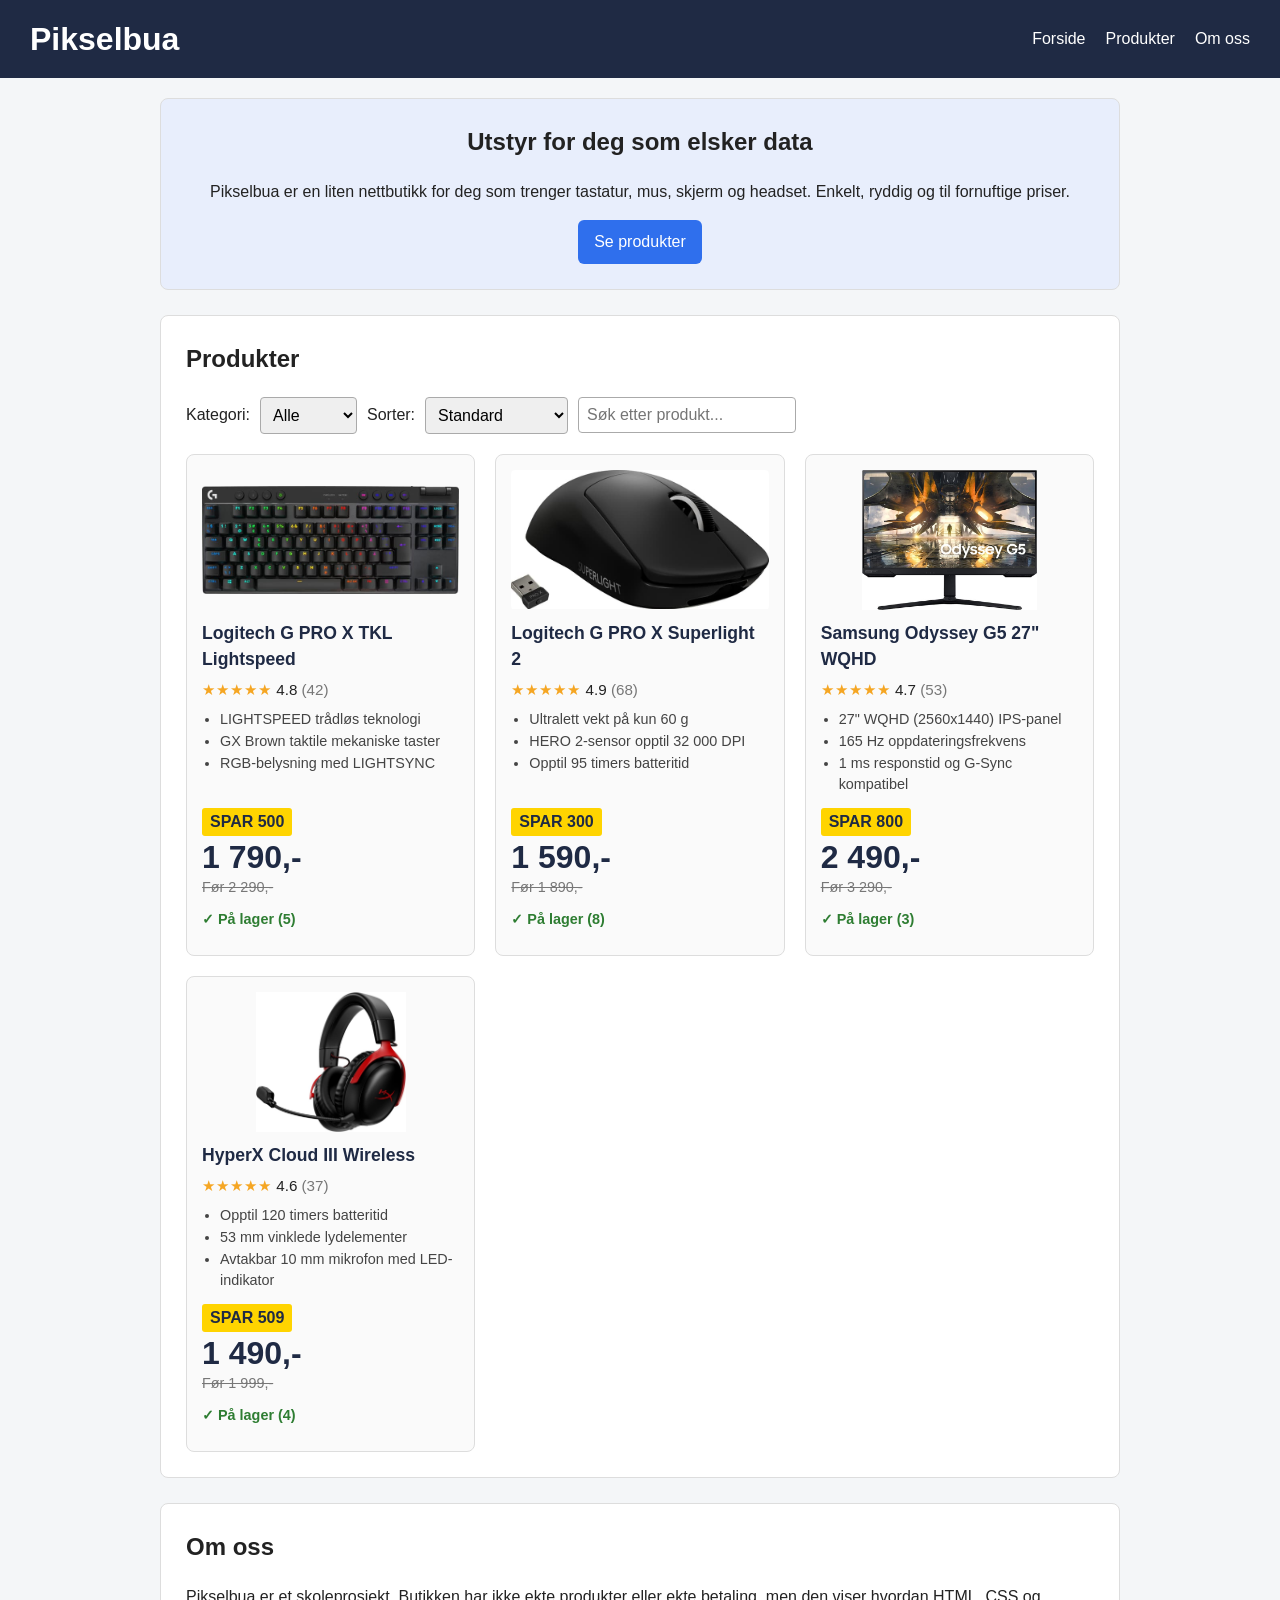
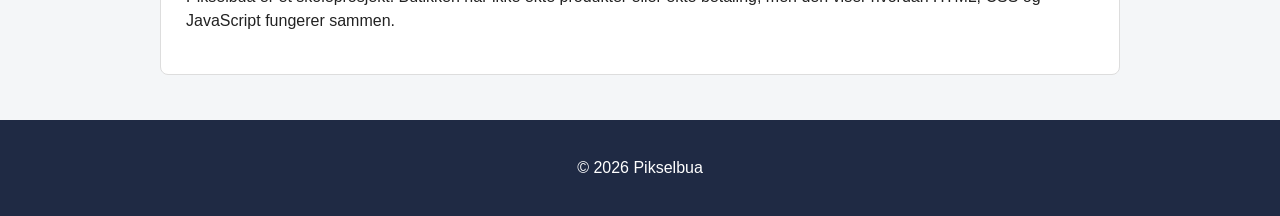
==== index.html @ 7c140d91 "first commit" ====
<!DOCTYPE html>
<html lang="no">
<head>
    <meta charset="UTF-8">
    <meta name="viewport" content="width=device-width, initial-scale=1.0">
    <title>Pikselbua datautstyr</title>
    <link rel="stylesheet" href="style.css">
</head>
<body>

    <header>
        <h1>Pikselbua</h1>
        <nav>
            <a href="#forside">Forside</a>
            <a href="#produkter">Produkter</a>
            <a href="#om-oss">Om oss</a>
        </nav>
    </header>

    <main>

        <section id="forside">
            <h2>Utstyr for deg som elsker data</h2>
            <p>Pikselbua er en liten nettbutikk for deg som trenger tastatur, mus, skjerm og headset. Enkelt, ryddig og til fornuftige priser.</p>
            <a class="knapp-lenke" href="#produkter">Se produkter</a>
        </section>

        <section id="produkter">
            <h2>Produkter</h2>

            <div class="verktoy">
                <label for="kategori">Kategori:</label>
                <select id="kategori">
                    <option value="alle">Alle</option>
                    <option value="tilbehør">Tilbehør</option>
                    <option value="skjerm">Skjerm</option>
                    <option value="lyd">Lyd</option>
                </select>

                <label for="sortering">Sorter:</label>
                <select id="sortering">
                    <option value="standard">Standard</option>
                    <option value="lav">Pris: lav til høy</option>
                    <option value="høy">Pris: høy til lav</option>
                </select>

                <input type="text" id="sok" placeholder="Søk etter produkt...">
            </div>

            <div id="produktliste" class="produktliste">
                <div class="produkt" data-id="1" data-kategori="tilbehør" data-pris="1790">
                    <img src="bilder/tastatur.jpg" alt="Logitech G PRO X TKL Lightspeed">
                    <h3>Logitech G PRO X TKL Lightspeed</h3>
                    <p class="vurdering">
                        <span class="stjerner">★★★★★</span> 4.8 <span class="antall-vurd">(42)</span>
                    </p>
                    <ul class="spesifikasjoner">
                        <li>LIGHTSPEED trådløs teknologi</li>
                        <li>GX Brown taktile mekaniske taster</li>
                        <li>RGB-belysning med LIGHTSYNC</li>
                    </ul>
                    <div class="prisboks">
                        <span class="spar">SPAR 500</span>
                        <p class="pris">1 790,-</p>
                        <p class="forpris">Før 2 290,-</p>
                    </div>
                    <p class="lagerstatus paa-lager">✓ På lager (5)</p>
                </div>

                <div class="produkt" data-id="2" data-kategori="tilbehør" data-pris="1590">
                    <img src="bilder/mus.jpg" alt="Logitech G PRO X Superlight 2">
                    <h3>Logitech G PRO X Superlight 2</h3>
                    <p class="vurdering">
                        <span class="stjerner">★★★★★</span> 4.9 <span class="antall-vurd">(68)</span>
                    </p>
                    <ul class="spesifikasjoner">
                        <li>Ultralett vekt på kun 60 g</li>
                        <li>HERO 2-sensor opptil 32 000 DPI</li>
                        <li>Opptil 95 timers batteritid</li>
                    </ul>
                    <div class="prisboks">
                        <span class="spar">SPAR 300</span>
                        <p class="pris">1 590,-</p>
                        <p class="forpris">Før 1 890,-</p>
                    </div>
                    <p class="lagerstatus paa-lager">✓ På lager (8)</p>
                </div>

                <div class="produkt" data-id="3" data-kategori="skjerm" data-pris="2490">
                    <img src="bilder/skjerm.jpg" alt="Samsung Odyssey G5 27&quot; WQHD">
                    <h3>Samsung Odyssey G5 27" WQHD</h3>
                    <p class="vurdering">
                        <span class="stjerner">★★★★★</span> 4.7 <span class="antall-vurd">(53)</span>
                    </p>
                    <ul class="spesifikasjoner">
                        <li>27" WQHD (2560x1440) IPS-panel</li>
                        <li>165 Hz oppdateringsfrekvens</li>
                        <li>1 ms responstid og G-Sync kompatibel</li>
                    </ul>
                    <div class="prisboks">
                        <span class="spar">SPAR 800</span>
                        <p class="pris">2 490,-</p>
                        <p class="forpris">Før 3 290,-</p>
                    </div>
                    <p class="lagerstatus paa-lager">✓ På lager (3)</p>
                </div>

                <div class="produkt" data-id="4" data-kategori="lyd" data-pris="1490">
                    <img src="bilder/headset.jpg" alt="HyperX Cloud III Wireless">
                    <h3>HyperX Cloud III Wireless</h3>
                    <p class="vurdering">
                        <span class="stjerner">★★★★★</span> 4.6 <span class="antall-vurd">(37)</span>
                    </p>
                    <ul class="spesifikasjoner">
                        <li>Opptil 120 timers batteritid</li>
                        <li>53 mm vinklede lydelementer</li>
                        <li>Avtakbar 10 mm mikrofon med LED-indikator</li>
                    </ul>
                    <div class="prisboks">
                        <span class="spar">SPAR 509</span>
                        <p class="pris">1 490,-</p>
                        <p class="forpris">Før 1 999,-</p>
                    </div>
                    <p class="lagerstatus paa-lager">✓ På lager (4)</p>
                </div>
            </div>

            <p id="ingenTreff" style="display: none;">Fant ingen produkter.</p>
        </section>

        <section id="om-oss">
            <article>
                <h2>Om oss</h2>
                <p>Pikselbua er et skoleprosjekt. Butikken har ikke ekte produkter eller ekte betaling, men den viser hvordan HTML, CSS og JavaScript fungerer sammen.</p>
            </article>
        </section>

    </main>

    <footer>
        <p>&copy; 2026 Pikselbua</p>
    </footer>

    <script src="script.js"></script>
</body>
</html>
---- style.css ----
* {
    box-sizing: border-box;
}

body {
    margin: 0;
    font-family: Arial, Helvetica, sans-serif;
    background-color: #f4f6f8;
    color: #222;
    line-height: 1.5;
}

h1, h2, h3 {
    margin-top: 0;
}

header {
    background-color: #1f2a44;
    color: white;
    padding: 15px 30px;
    display: flex;
    justify-content: space-between;
    align-items: center;
    flex-wrap: wrap;
    gap: 10px;
}

header h1 {
    margin: 0;
}

nav {
    display: flex;
    gap: 20px;
    flex-wrap: wrap;
}

nav a {
    color: white;
    text-decoration: none;
}

nav a:hover {
    text-decoration: underline;
}

main {
    max-width: 1000px;
    margin: 0 auto;
    padding: 20px;
}

section {
    background-color: white;
    padding: 25px;
    margin-bottom: 25px;
    border-radius: 8px;
    border: 1px solid #ddd;
}

#forside {
    background-color: #e8eefc;
    text-align: center;
}

button, .knapp-lenke {
    background-color: #2f6fed;
    color: white;
    border: none;
    padding: 10px 16px;
    border-radius: 6px;
    cursor: pointer;
    font-size: 1rem;
    text-decoration: none;
    display: inline-block;
}

button:hover, .knapp-lenke:hover {
    background-color: #1d54c4;
}

.verktoy {
    display: flex;
    flex-wrap: wrap;
    gap: 10px;
    align-items: center;
    margin-bottom: 20px;
}

.verktoy select, .verktoy input {
    padding: 8px;
    border: 1px solid #aaa;
    border-radius: 4px;
    font-size: 1rem;
}

.produktliste {
    display: grid;
    grid-template-columns: repeat(auto-fill, minmax(220px, 1fr));
    gap: 20px;
}

.produkt {
    display: flex;
    flex-direction: column;
    border: 1px solid #ddd;
    border-radius: 8px;
    padding: 15px;
    background-color: #fafafa;
    text-align: left;
}

.produkt:hover {
    box-shadow: 0 4px 14px rgba(0, 0, 0, 0.12);
}

.produkt img {
    width: 100%;
    height: 140px;
    object-fit: contain;
    margin-bottom: 10px;
    border-radius: 4px;
}

.produkt h3 {
    margin: 0 0 6px;
    font-size: 1.1rem;
    color: #1f2a44;
}

.vurdering {
    margin: 0 0 8px;
    font-size: 0.95rem;
}

.stjerner {
    color: #f5a623;
    letter-spacing: 1px;
}

.antall-vurd {
    color: #777;
}

.spesifikasjoner {
    margin: 0 0 12px;
    padding-left: 18px;
    font-size: 0.9rem;
    color: #444;
}

.prisboks {
    margin-top: auto;
}

.spar {
    display: inline-block;
    background-color: #ffd400;
    color: #1f2a44;
    font-weight: bold;
    padding: 2px 8px;
    border-radius: 3px;
    margin-bottom: 4px;
}

.pris {
    margin: 0;
    font-size: 2rem;
    font-weight: bold;
    color: #1f2a44;
    line-height: 1.1;
}

.forpris {
    margin: 2px 0 0;
    font-size: 0.9rem;
    color: #777;
    text-decoration: line-through;
}

.lagerstatus {
    margin: 10px 0;
    font-size: 0.9rem;
    font-weight: bold;
}

.paa-lager {
    color: #2e7d32;
}

.utsolgt {
    color: #c0392b;
}

footer {
    background-color: #1f2a44;
    color: white;
    text-align: center;
    padding: 20px;
}

@media (max-width: 600px) {
    header {
        flex-direction: column;
        align-items: flex-start;
    }

    main {
        padding: 10px;
    }

    .produktliste {
        grid-template-columns: 1fr;
    }
}
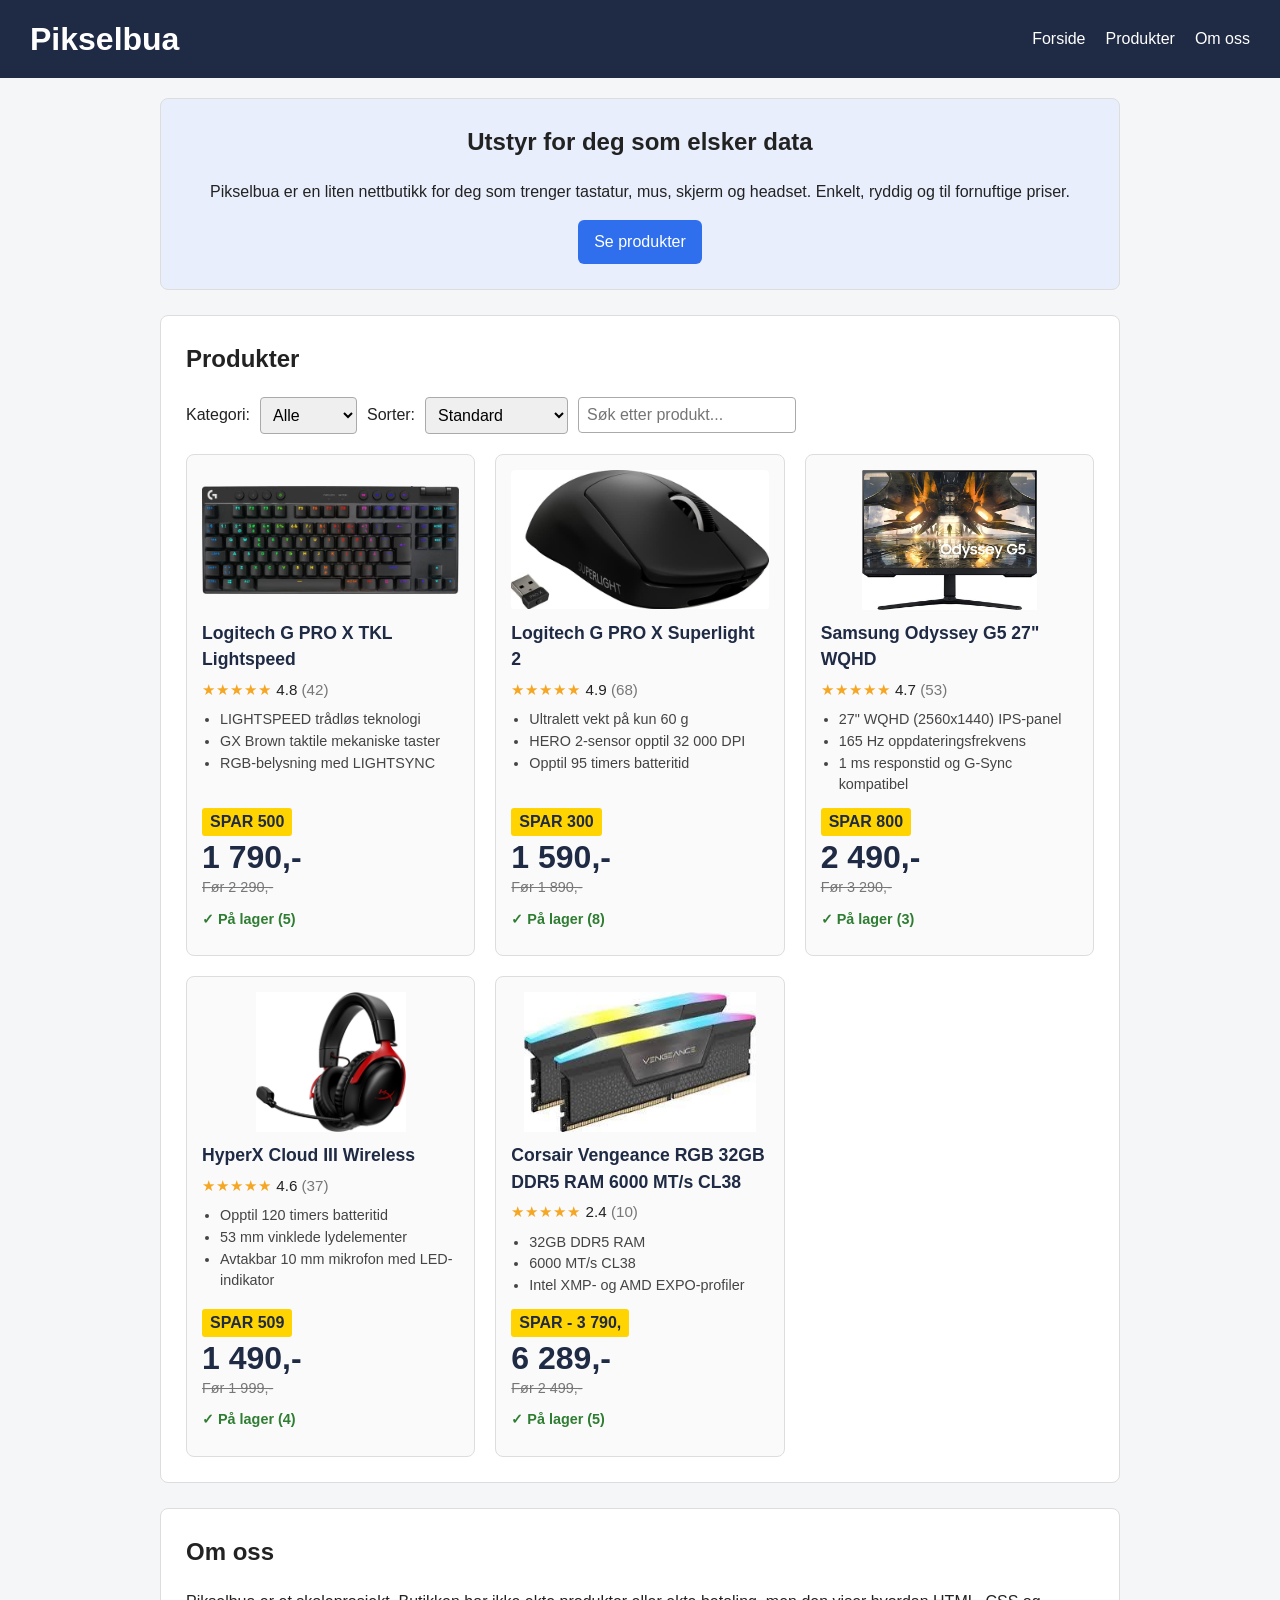
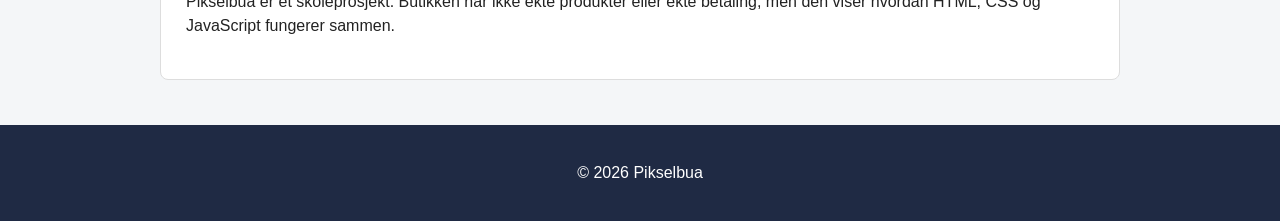
==== commit 4d8a6fea: "RAM" ====
--- a/index.html
+++ b/index.html
@@ -48,7 +48,7 @@
             </div>
 
             <div id="produktliste" class="produktliste">
-                <div class="produkt" data-id="1" data-kategori="tilbehør" data-pris="1790">
+                <a href="produkt.html?id=1" class="produkt" data-id="1" data-kategori="tilbehør" data-pris="1790">
                     <img src="bilder/tastatur.jpg" alt="Logitech G PRO X TKL Lightspeed">
                     <h3>Logitech G PRO X TKL Lightspeed</h3>
                     <p class="vurdering">
@@ -65,9 +65,9 @@
                         <p class="forpris">Før 2 290,-</p>
                     </div>
                     <p class="lagerstatus paa-lager">✓ På lager (5)</p>
-                </div>
+                </a>
 
-                <div class="produkt" data-id="2" data-kategori="tilbehør" data-pris="1590">
+                <a href="produkt.html?id=2" class="produkt" data-id="2" data-kategori="tilbehør" data-pris="1590">
                     <img src="bilder/mus.jpg" alt="Logitech G PRO X Superlight 2">
                     <h3>Logitech G PRO X Superlight 2</h3>
                     <p class="vurdering">
@@ -84,9 +84,9 @@
                         <p class="forpris">Før 1 890,-</p>
                     </div>
                     <p class="lagerstatus paa-lager">✓ På lager (8)</p>
-                </div>
+                </a>
 
-                <div class="produkt" data-id="3" data-kategori="skjerm" data-pris="2490">
+                <a href="produkt.html?id=3" class="produkt" data-id="3" data-kategori="skjerm" data-pris="2490">
                     <img src="bilder/skjerm.jpg" alt="Samsung Odyssey G5 27&quot; WQHD">
                     <h3>Samsung Odyssey G5 27" WQHD</h3>
                     <p class="vurdering">
@@ -103,9 +103,9 @@
                         <p class="forpris">Før 3 290,-</p>
                     </div>
                     <p class="lagerstatus paa-lager">✓ På lager (3)</p>
-                </div>
+                </a>
 
-                <div class="produkt" data-id="4" data-kategori="lyd" data-pris="1490">
+                <a href="produkt.html?id=4" class="produkt" data-id="4" data-kategori="lyd" data-pris="1490">
                     <img src="bilder/headset.jpg" alt="HyperX Cloud III Wireless">
                     <h3>HyperX Cloud III Wireless</h3>
                     <p class="vurdering">
@@ -122,7 +122,26 @@
                         <p class="forpris">Før 1 999,-</p>
                     </div>
                     <p class="lagerstatus paa-lager">✓ På lager (4)</p>
-                </div>
+                </a>
+
+                <a href="produkt.html?id=5" class="produkt" data-id="5" data-kategori="ram" data-pris="6289">
+                    <img src="bilder/ram.jpg" alt="Corsair Vengeance RGB 32GB DDR5">
+                    <h3>Corsair Vengeance RGB 32GB DDR5 RAM 6000 MT/s CL38</h3>
+                    <p class="vurdering">
+                        <span class="stjerner">★★★★★</span> 2.4 <span class="antall-vurd">(10)</span>
+                    </p>
+                    <ul class="spesifikasjoner">
+                        <li>32GB DDR5 RAM</li>
+                        <li>6000 MT/s CL38</li>
+                        <li>Intel XMP- og AMD EXPO-profiler</li>
+                    </ul>
+                    <div class="prisboks">
+                        <span class="spar">SPAR - 3 790,</span>
+                        <p class="pris">6 289,-</p>
+                        <p class="forpris">Før 2 499,-</p>
+                    </div>
+                    <p class="lagerstatus paa-lager">✓ På lager (5)</p>
+                </a>
             </div>
 
             <p id="ingenTreff" style="display: none;">Fant ingen produkter.</p>
--- a/style.css
+++ b/style.css
@@ -110,6 +110,11 @@
     text-align: left;
 }
 
+a.produkt {
+    text-decoration: none;
+    color: inherit;
+}
+
 .produkt:hover {
     box-shadow: 0 4px 14px rgba(0, 0, 0, 0.12);
 }
@@ -192,6 +197,47 @@
     color: #c0392b;
 }
 
+#produktdetalj .knapp-lenke {
+    margin-bottom: 25px;
+}
+
+.produkt-side {
+    display: flex;
+    gap: 30px;
+    flex-wrap: wrap;
+    align-items: flex-start;
+}
+
+.produkt-side-bilde {
+    flex: 1 1 300px;
+    max-width: 400px;
+}
+
+.produkt-side-bilde img {
+    width: 100%;
+    border-radius: 8px;
+    border: 1px solid #ddd;
+    background-color: #fafafa;
+    padding: 20px;
+}
+
+.produkt-side-info {
+    flex: 1 1 300px;
+}
+
+.produkt-side-info h2 {
+    font-size: 1.8rem;
+    color: #1f2a44;
+    margin-bottom: 10px;
+}
+
+.beskrivelse {
+    font-size: 1.05rem;
+    line-height: 1.6;
+    margin: 15px 0;
+    color: #333;
+}
+
 footer {
     background-color: #1f2a44;
     color: white;
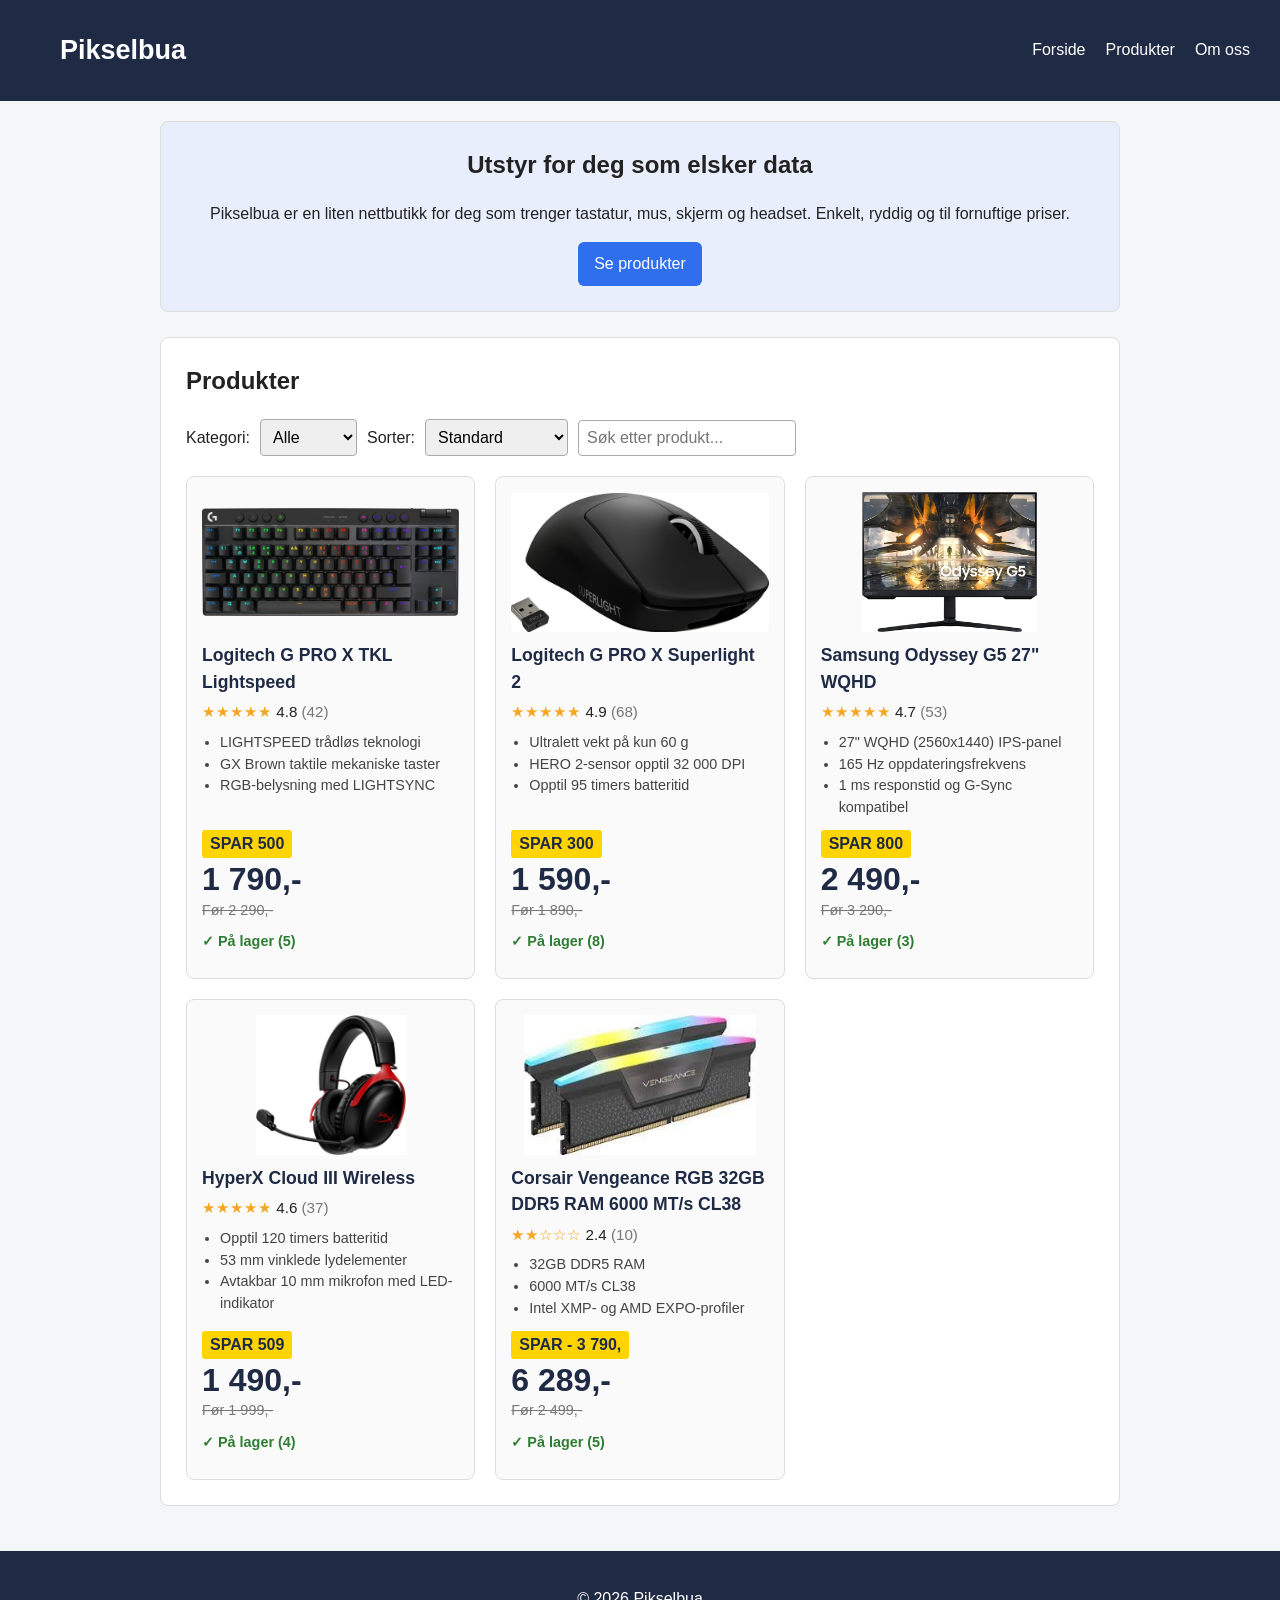
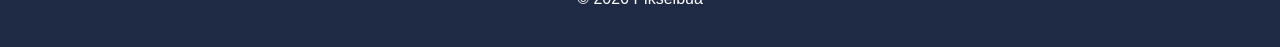
==== commit 5fab0106: "logofix" ====
--- a/index.html
+++ b/index.html
@@ -9,7 +9,7 @@
 <body>
 
     <header>
-        <h1>Pikselbua</h1>
+        <a href="index.html" id="logo" style="text-decoration: none; color: white; padding: 15px 30px;">Pikselbua</a>
         <nav>
             <a href="#forside">Forside</a>
             <a href="#produkter">Produkter</a>
@@ -35,6 +35,7 @@
                     <option value="tilbehør">Tilbehør</option>
                     <option value="skjerm">Skjerm</option>
                     <option value="lyd">Lyd</option>
+                    <option value="ram">RAM</option>
                 </select>
 
                 <label for="sortering">Sorter:</label>
@@ -126,9 +127,9 @@
 
                 <a href="produkt.html?id=5" class="produkt" data-id="5" data-kategori="ram" data-pris="6289">
                     <img src="bilder/ram.jpg" alt="Corsair Vengeance RGB 32GB DDR5">
-                    <h3>Corsair Vengeance RGB 32GB DDR5 RAM 6000 MT/s CL38</h3>
+                    <h3>Corsair Vengeance RGB 32GB DDR5 RAM 6000 MT/s CL38</h3> 
                     <p class="vurdering">
-                        <span class="stjerner">★★★★★</span> 2.4 <span class="antall-vurd">(10)</span>
+                        <span class="stjerner">★★☆☆☆</span> 2.4 <span class="antall-vurd">(10)</span>
                     </p>
                     <ul class="spesifikasjoner">
                         <li>32GB DDR5 RAM</li>
@@ -147,13 +148,6 @@
             <p id="ingenTreff" style="display: none;">Fant ingen produkter.</p>
         </section>
 
-        <section id="om-oss">
-            <article>
-                <h2>Om oss</h2>
-                <p>Pikselbua er et skoleprosjekt. Butikken har ikke ekte produkter eller ekte betaling, men den viser hvordan HTML, CSS og JavaScript fungerer sammen.</p>
-            </article>
-        </section>
-
     </main>
 
     <footer>
--- a/style.css
+++ b/style.css
@@ -14,6 +14,13 @@
     margin-top: 0;
 }
 
+#logo {
+    font-size: 3vh;
+    font-weight: bold;
+    color: #1f2a44;
+    text-decoration: none;
+}
+
 header {
     background-color: #1f2a44;
     color: white;
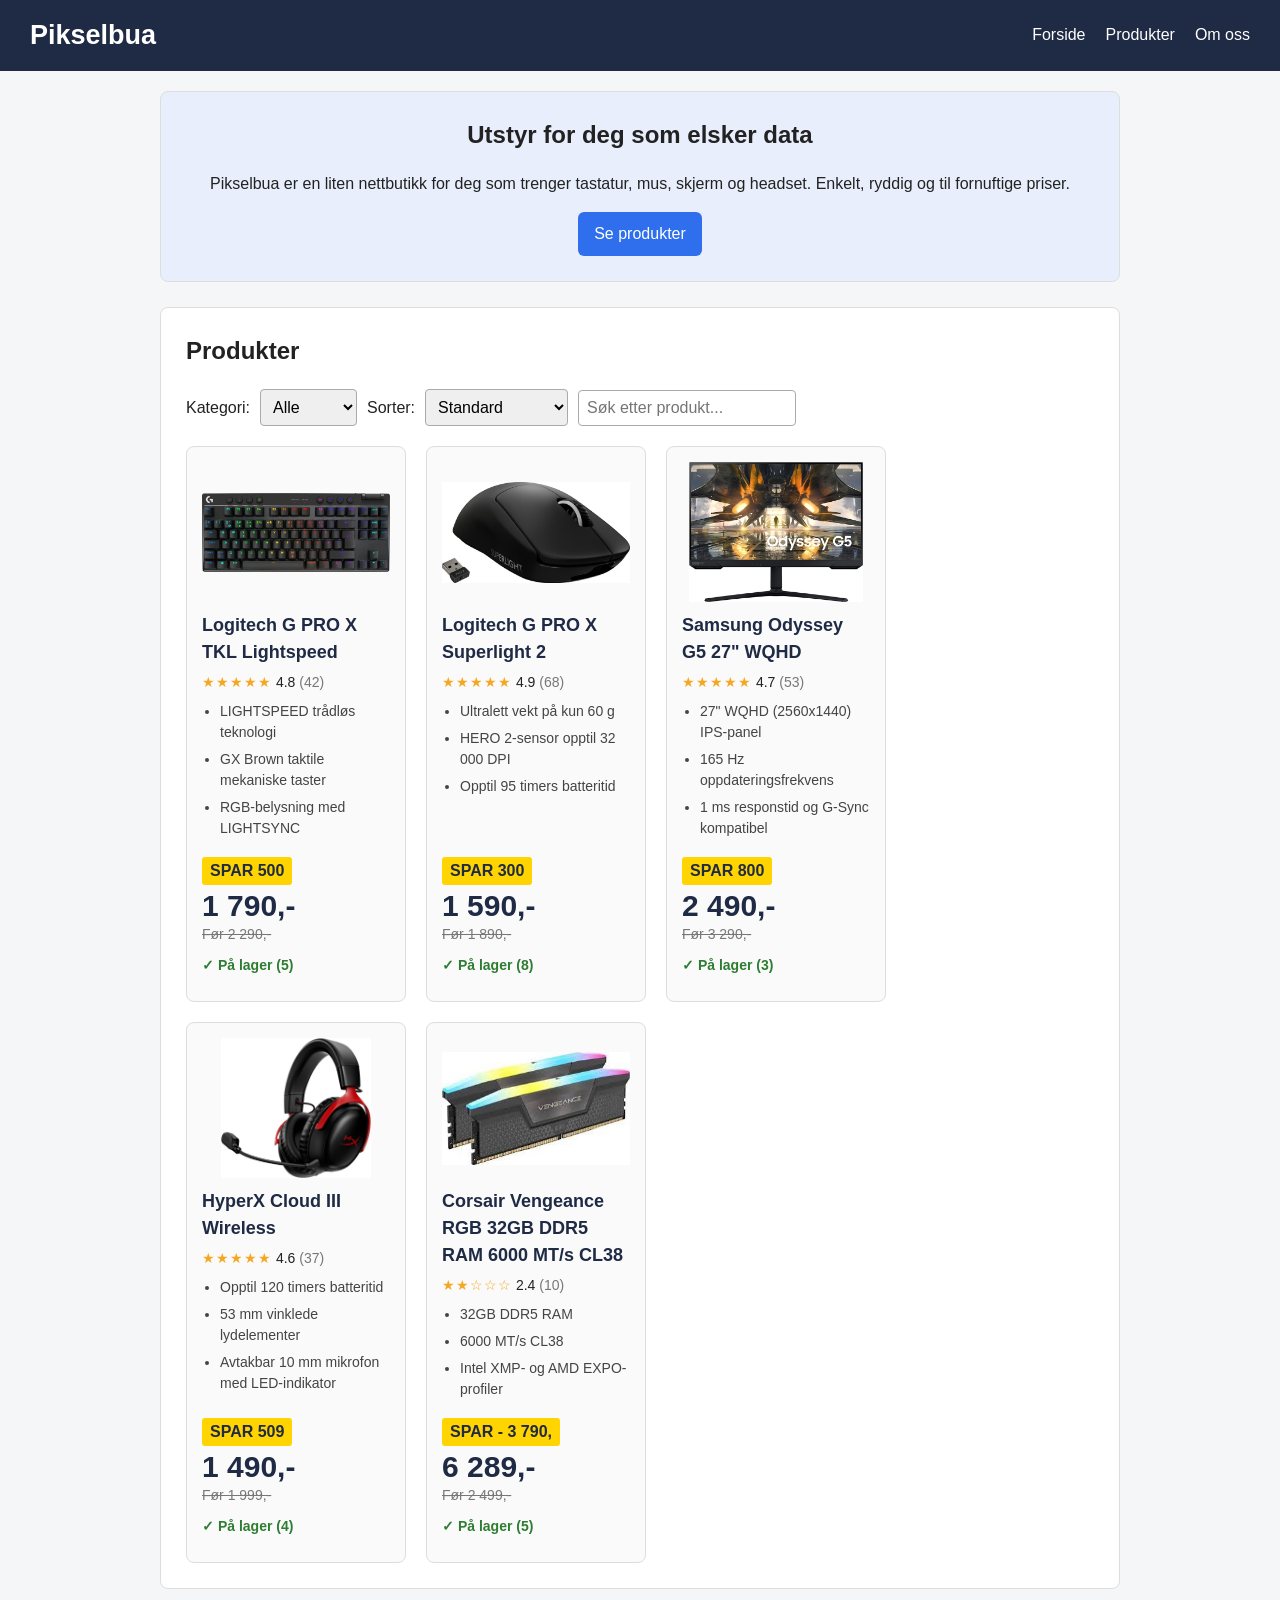
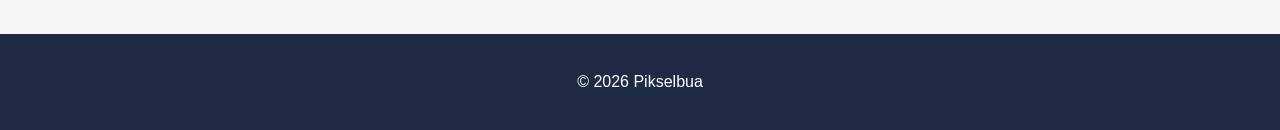
==== commit 6be5c527: "legg til handlekurv, ingen handlekurv" ====
--- a/index.html
+++ b/index.html
@@ -9,7 +9,7 @@
 <body>
 
     <header>
-        <a href="index.html" id="logo" style="text-decoration: none; color: white; padding: 15px 30px;">Pikselbua</a>
+        <a href="index.html" id="logo">Pikselbua</a>
         <nav>
             <a href="#forside">Forside</a>
             <a href="#produkter">Produkter</a>
--- a/style.css
+++ b/style.css
@@ -5,6 +5,7 @@
 body {
     margin: 0;
     font-family: Arial, Helvetica, sans-serif;
+    font-size: 16px;
     background-color: #f4f6f8;
     color: #222;
     line-height: 1.5;
@@ -17,7 +18,7 @@
 #logo {
     font-size: 3vh;
     font-weight: bold;
-    color: #1f2a44;
+    color: white;
     text-decoration: none;
 }
 
@@ -30,10 +31,6 @@
     align-items: center;
     flex-wrap: wrap;
     gap: 10px;
-}
-
-header h1 {
-    margin: 0;
 }
 
 nav {
@@ -70,19 +67,24 @@
     text-align: center;
 }
 
-button, .knapp-lenke {
+button, .knapp-lenke, #produktKjop {
     background-color: #2f6fed;
     color: white;
     border: none;
     padding: 10px 16px;
     border-radius: 6px;
     cursor: pointer;
-    font-size: 1rem;
+    font-size: 16px;
     text-decoration: none;
     display: inline-block;
 }
 
-button:hover, .knapp-lenke:hover {
+#produktKjop {
+    margin-top: 2vh;
+    margin-bottom: 2vh;
+}
+
+button:hover, .knapp-lenke:hover, #produktKjop:hover {
     background-color: #1d54c4;
 }
 
@@ -98,16 +100,17 @@
     padding: 8px;
     border: 1px solid #aaa;
     border-radius: 4px;
-    font-size: 1rem;
+    font-size: 16px;
 }
 
 .produktliste {
-    display: grid;
-    grid-template-columns: repeat(auto-fill, minmax(220px, 1fr));
+    display: flex;
+    flex-wrap: wrap;
     gap: 20px;
 }
 
 .produkt {
+    width: 220px;
     display: flex;
     flex-direction: column;
     border: 1px solid #ddd;
@@ -123,7 +126,7 @@
 }
 
 .produkt:hover {
-    box-shadow: 0 4px 14px rgba(0, 0, 0, 0.12);
+    box-shadow: 0px 4px 8px #ccc;
 }
 
 .produkt img {
@@ -136,13 +139,13 @@
 
 .produkt h3 {
     margin: 0 0 6px;
-    font-size: 1.1rem;
+    font-size: 18px;
     color: #1f2a44;
 }
 
 .vurdering {
     margin: 0 0 8px;
-    font-size: 0.95rem;
+    font-size: 14px;
 }
 
 .stjerner {
@@ -157,12 +160,20 @@
 .spesifikasjoner {
     margin: 0 0 12px;
     padding-left: 18px;
-    font-size: 0.9rem;
+    font-size: 14px;
     color: #444;
+}
+
+.spesifikasjoner li {
+    margin-bottom: 6px;
 }
 
 .prisboks {
     margin-top: auto;
+}
+
+.produkt-side-info .prisboks {
+    margin: 15px 0;
 }
 
 .spar {
@@ -177,7 +188,7 @@
 
 .pris {
     margin: 0;
-    font-size: 2rem;
+    font-size: 30px;
     font-weight: bold;
     color: #1f2a44;
     line-height: 1.1;
@@ -185,14 +196,14 @@
 
 .forpris {
     margin: 2px 0 0;
-    font-size: 0.9rem;
+    font-size: 14px;
     color: #777;
     text-decoration: line-through;
 }
 
 .lagerstatus {
     margin: 10px 0;
-    font-size: 0.9rem;
+    font-size: 14px;
     font-weight: bold;
 }
 
@@ -216,31 +227,42 @@
 }
 
 .produkt-side-bilde {
-    flex: 1 1 300px;
-    max-width: 400px;
+    width: 350px;
+    max-width: 100%;
 }
 
 .produkt-side-bilde img {
     width: 100%;
+    height: auto;
+    max-height: 350px;
+    object-fit: contain;
     border-radius: 8px;
     border: 1px solid #ddd;
     background-color: #fafafa;
     padding: 20px;
+    display: block;
 }
 
 .produkt-side-info {
-    flex: 1 1 300px;
+    flex: 1;
+    min-width: 280px;
 }
 
 .produkt-side-info h2 {
-    font-size: 1.8rem;
+    font-size: 28px;
     color: #1f2a44;
     margin-bottom: 10px;
 }
 
+.produkt-side-info h3 {
+    margin: 20px 0 10px 0;
+    font-size: 18px;
+    color: #1f2a44;
+}
+
 .beskrivelse {
-    font-size: 1.05rem;
-    line-height: 1.6;
+    font-size: 16px;
+    line-height: 1.5;
     margin: 15px 0;
     color: #333;
 }
@@ -262,7 +284,12 @@
         padding: 10px;
     }
 
-    .produktliste {
-        grid-template-columns: 1fr;
+    .produkt {
+        width: 100%;
+    }
+
+    .produkt-side-bilde,
+    .produkt-side-info {
+        width: 100%;
     }
 }
